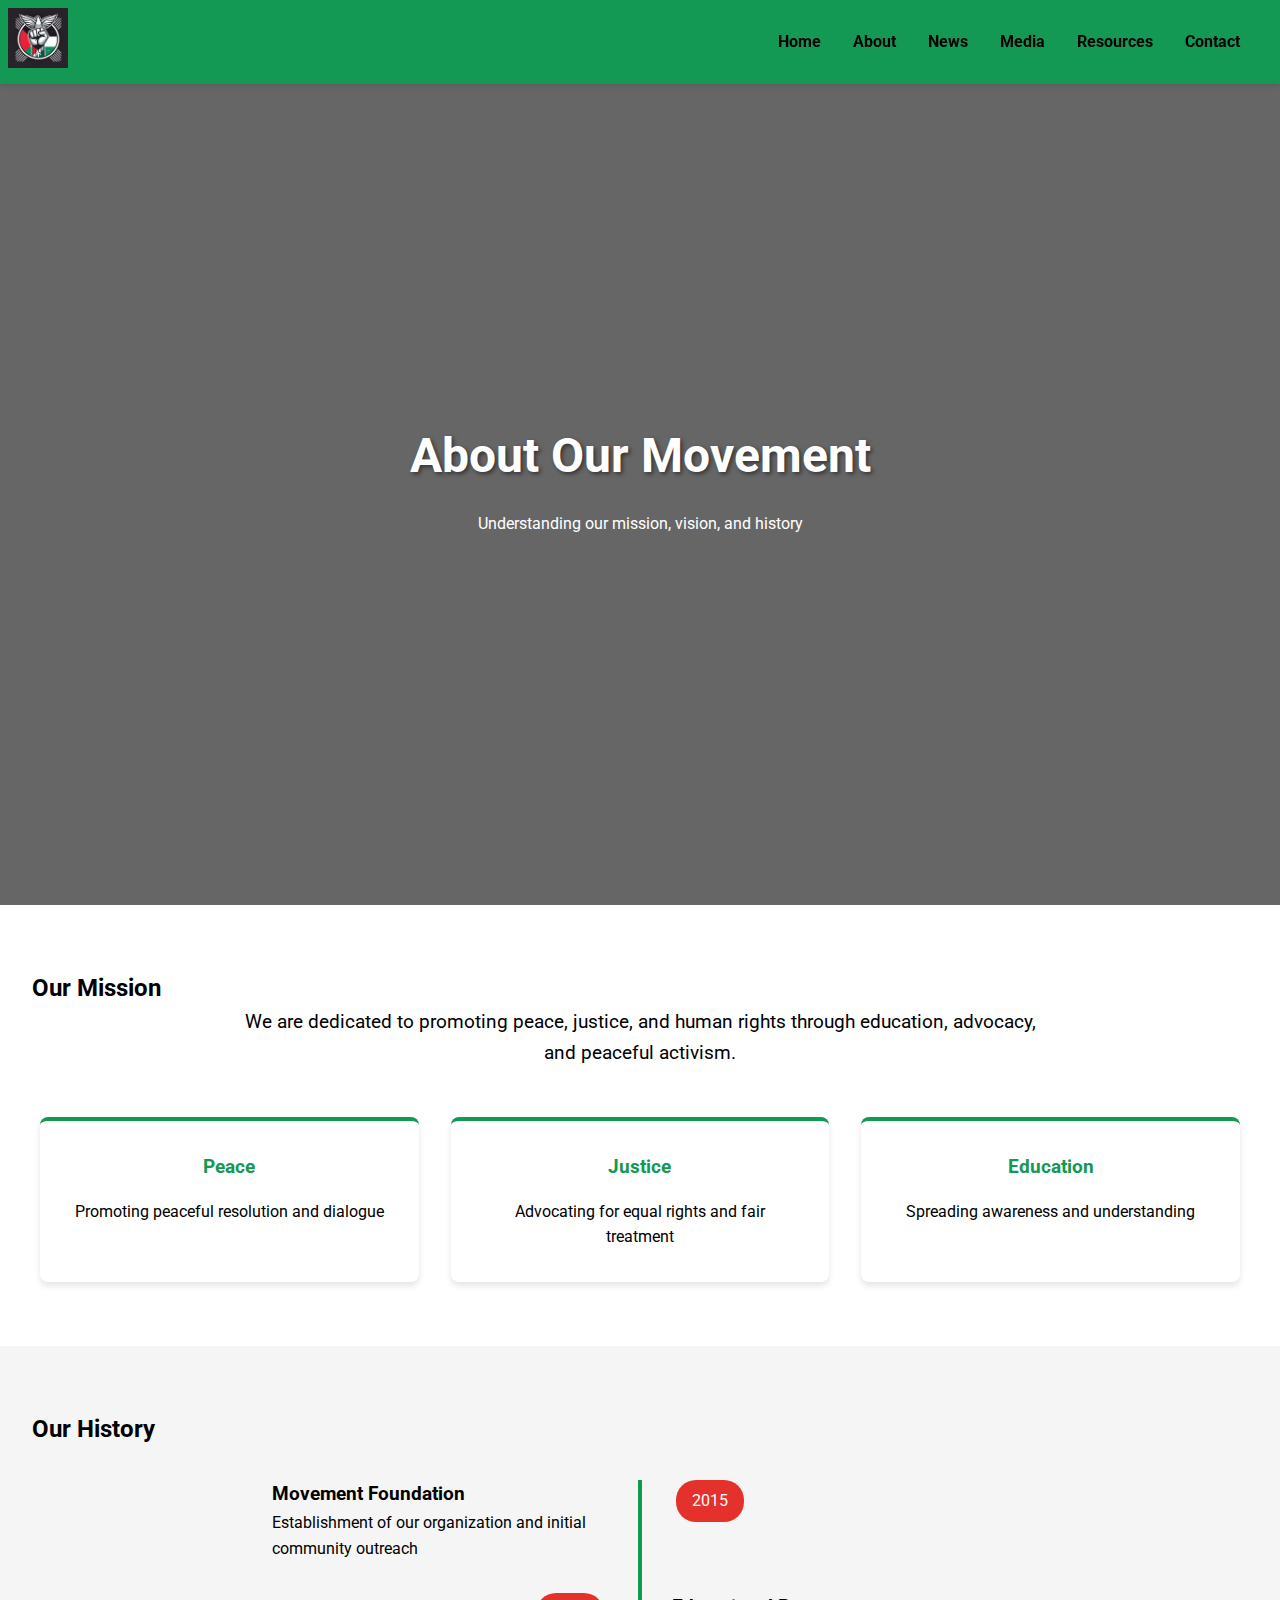
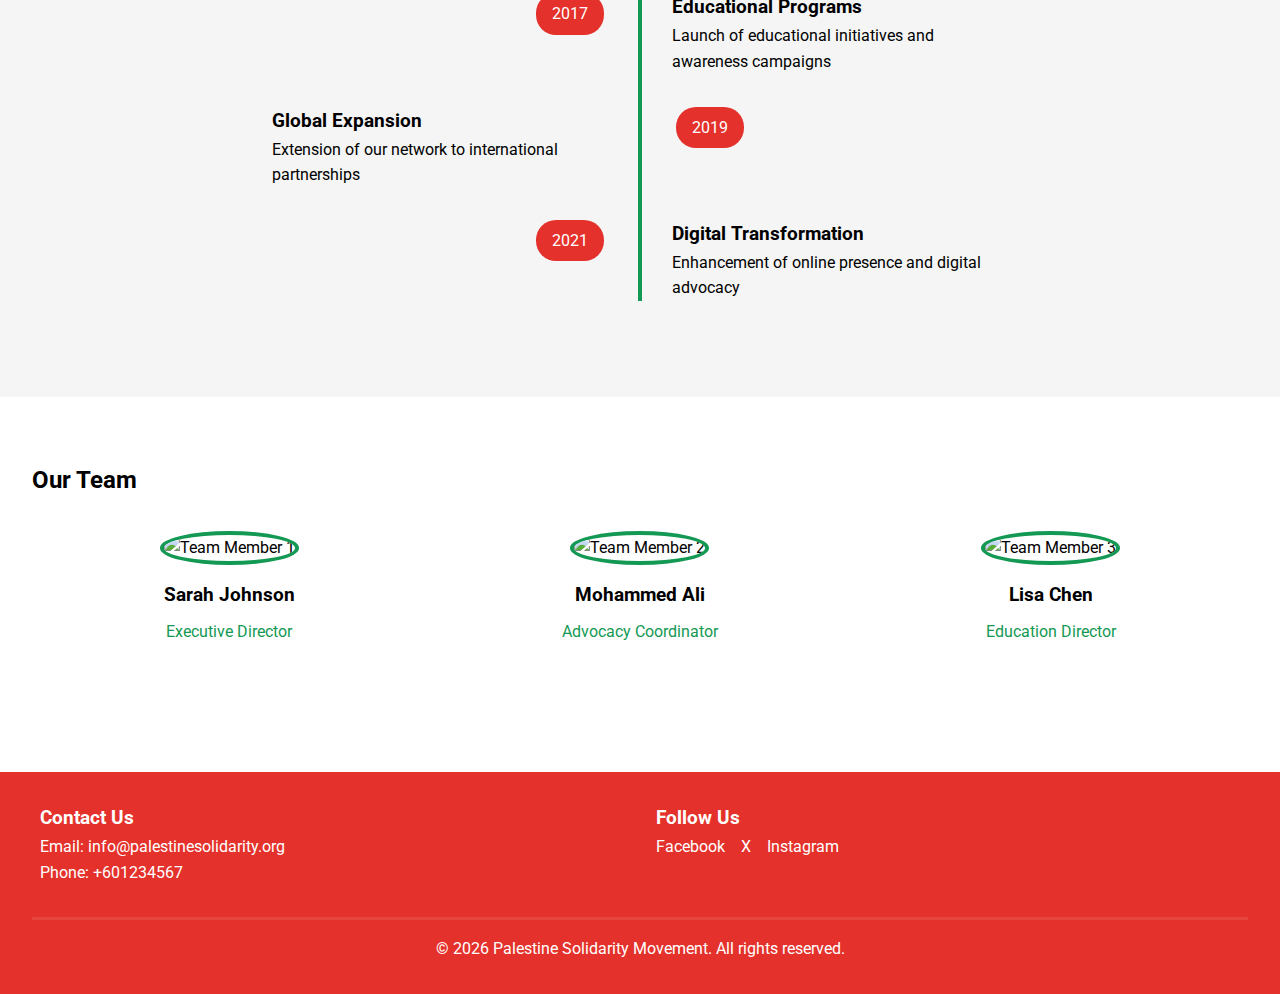
==== about.html @ ffd1c84c "Intial commit" ====
<!DOCTYPE html>
<html lang="en">
<head>
    <meta charset="UTF-8">
    <meta name="viewport" content="width=device-width, initial-scale=1.0">
    <title>About Us - Palestine Solidarity Movement</title>
    <link rel="stylesheet" href="css/style.css">
    <link rel="stylesheet" href="css/about.css">
    <link href="https://fonts.googleapis.com/css2?family=Roboto:wght@300;400;700&display=swap" rel="stylesheet">
</head>
<body>
    <!-- Header Section -->
    <header class="main-header">
        <div class="logo">
            <img src="image/logo.jpg" alt="Palestine Solidarity Logo">
        </div>
        <nav class="main-nav">
            <button class="mobile-menu-btn" id="menuBtn">☰</button>
            <ul class="nav-links" id="navLinks">
                <li><a href="index.html" class="active">Home</a></li>
                <li><a href="about.html">About</a></li>
                <li><a href="news.html">News</a></li>
                <li><a href="media.html">Media</a></li>
                <li><a href="resources.html">Resources</a></li>
                <li><a href="contact.html">Contact</a></li>
            </ul>
        </nav>
    </header>

    <!-- About Hero Section -->
    <section class="about-hero">
        <div class="about-hero-content">
            <h1>About Our Movement</h1>
            <p>Understanding our mission, vision, and history</p>
        </div>
    </section>

    <!-- Main Content -->
    <main class="about-content">
        <!-- Mission Section -->
        <section class="mission-section" id="mission">
            <h2>Our Mission</h2>
            <div class="mission-content">
                <div class="mission-text">
                    <p>We are dedicated to promoting peace, justice, and human rights through education, advocacy, and peaceful activism.</p>
                </div>
                <div class="mission-values">
                    <div class="value-card">
                        <h3>Peace</h3>
                        <p>Promoting peaceful resolution and dialogue</p>
                    </div>
                    <div class="value-card">
                        <h3>Justice</h3>
                        <p>Advocating for equal rights and fair treatment</p>
                    </div>
                    <div class="value-card">
                        <h3>Education</h3>
                        <p>Spreading awareness and understanding</p>
                    </div>
                </div>
            </div>
        </section>

        <!-- Timeline Section -->
        <section class="timeline-section" id="timeline">
            <h2>Our History</h2>
            <div class="timeline">
                <div class="timeline-item" data-year="2015">
                    <h3>Movement Foundation</h3>
                    <p>Establishment of our organization and initial community outreach</p>
                </div>
                <div class="timeline-item" data-year="2017">
                    <h3>Educational Programs</h3>
                    <p>Launch of educational initiatives and awareness campaigns</p>
                </div>
                <div class="timeline-item" data-year="2019">
                    <h3>Global Expansion</h3>
                    <p>Extension of our network to international partnerships</p>
                </div>
                <div class="timeline-item" data-year="2021">
                    <h3>Digital Transformation</h3>
                    <p>Enhancement of online presence and digital advocacy</p>
                </div>
            </div>
        </section>

        <!-- Team Section -->
        <section class="team-section" id="team">
            <h2>Our Team</h2>
            <div class="team-grid">
                <div class="team-member">
                    <img src="/api/placeholder/200/200" alt="Team Member 1">
                    <h3>Sarah Johnson</h3>
                    <p>Executive Director</p>
                </div>
                <div class="team-member">
                    <img src="/api/placeholder/200/200" alt="Team Member 2">
                    <h3>Mohammed Ali</h3>
                    <p>Advocacy Coordinator</p>
                </div>
                <div class="team-member">
                    <img src="/api/placeholder/200/200" alt="Team Member 3">
                    <h3>Lisa Chen</h3>
                    <p>Education Director</p>
                </div>
            </div>
        </section>
    </main>

    <!-- Footer -->
    <footer class="main-footer">
        <div class="footer-content">
            <div class="footer-section">
                <h3>Contact Us</h3>
                <p>Email: info@palestinesolidarity.org</p>
                <p>Phone: +601234567</p>
            </div>
            <div class="footer-section">
                <h3>Follow Us</h3>
                <div class="social-links">
                    <a href="https://www.facebook.com/palestinesolidarityuk/" class="social-link">Facebook</a>
                    <a href="https://x.com/PSCupdates?mx=2" class="social-link">X</a>
                    <a href="https://www.instagram.com/palestinesolidarityuk/" class="social-link">Instagram</a>
                </div>
            </div>
        </div>
        <div class="footer-bottom">
            <p>&copy; 2025 Palestine Solidarity Movement. All rights reserved.</p>
        </div>
    </footer>

    <script src="js/scripts.js"></script>
    <script src="js/about.js"></script>
</body>
</html>
---- css/style.css ----
/* Color Variables - Define the main color scheme for the website */
:root {
    --palestine-red: #E4312b;    /* Used for highlighting and footer */
    --palestine-green: #149954;   /* Used for header and buttons */
    --palestine-black: #000000;   /* Used for text */
    --palestine-white: #FFFFFF;   /* Used for backgrounds */
    --shadow-light: 0 2px 5px rgba(0,0,0,0.1);  /* Subtle shadow */
    --shadow-medium: 0 4px 6px rgba(0,0,0,0.1);  /* Medium shadow */
}

/* Reset and Base Styles - Ensures consistent styling across browsers */
* {
    margin: 0;
    padding: 0;
    box-sizing: border-box; /* Include padding and border in element's total width and height */
}

/* Base body styles - Sets the foundation for the website's typography */
body {
    font-family: 'Roboto', sans-serif;  /* Modern, clean font */
    line-height: 1.6;                   /* Improved readability */
    color: var(--palestine-black);
    scroll-behavior: smooth;            /* Smooth scrolling for better UX */
}

.main-header {
    background-color: var(--palestine-green);
    padding: 0.5rem;
    box-shadow: 0 2px 5px rgba(0,0,0,0.1);
    position: fixed;
    width: 100%;
    top: 0;
    z-index: 1000;
    display: flex;
    align-items: center;  /* Aligns logo and nav items vertically */
    justify-content: space-between; /* Spaces logo and nav */
}

.logo img {
    width: 60px; /* Adjust size */
    height: auto;
    object-fit: cover;
}

.main-nav {
    display: flex;
    align-items: center; /* Ensures nav items align properly */
}

.nav-links {
    list-style: none;
    display: flex;
    align-items: center; /* Keeps all nav links aligned */
    margin: 0;
    padding: 0;
}

.nav-links li {
    margin-right: 2rem;
}

.nav-links a {
    text-decoration: none;
    color: var(--palestine-black);
    font-weight: bold;
    transition: color 0.3s;
}

.nav-links a:hover {
    color: var(--palestine-white);
}

.mobile-menu-btn {
    display: none;
}

/* Hero Section */
.hero {
    background: linear-gradient(rgba(0,0,0,0.5), rgba(0,0,0,0.5)), url('https://static.vecteezy.com/system/resources/previews/032/997/499/large_2x/crowd-protest-for-palestine-freedom-ai-generated-free-photo.jpg');
    background-size: cover;
    background-position: center;
    height: 95vh;
    display: flex;
    align-items: center;
    justify-content: center;
    text-align: center;
    color: var(--palestine-white);
    margin-top: 50px;
}

.hero-content h1 {
    font-size: 3.5rem;
    margin-bottom: 1rem;
}

/* Vision & Mission Section */
.vision-mission {
    display: grid;
    grid-template-columns: 1fr 1fr;
    gap: 2rem;
    padding: 4rem 2rem;
    background-color: #f5f5f5;
}

.vision-box, .mission-box {
    padding: 2rem;
    border-radius: 8px;
    background-color: var(--palestine-white);
    box-shadow: 0 4px 6px rgba(0,0,0,0.1);
}

.vision-box {
    border-left: 4px solid var(--palestine-red);
}

.mission-box {
    border-left: 4px solid var(--palestine-green);
}

/* Updates Section */
.updates {
    padding: 3rem 2rem;
    background-color: var(--palestine-white);
}

.updates h2 {
    text-align: center;
    margin-bottom: 2rem;
    color: var(--palestine-black);
}

.news1-container {
    display: grid;
    grid-template-columns: repeat(auto-fit, minmax(300px, 1fr));
    gap: 1.5rem;
    max-width: 1200px;
    margin: 0 auto;
}

.news-item {
    background-color: var(--palestine-white);
    border-radius: 8px;
    padding: 1.5rem;
    box-shadow: 0 2px 4px rgba(0,0,0,0.1);
    transition: transform 0.3s ease;
    border-left: 3px solid var(--palestine-green);
}

.news-item:hover {
    transform: translateY(-5px);
}

.news-item h3 {
    color: var(--palestine-black);
    margin-bottom: 0.5rem;
}

.news-item p {
    color: #666;
    font-size: 0.9rem;
}

.news-item .date {
    color: var(--palestine-green);
    font-size: 0.8rem;
    margin-top: 1rem;
}

/* Main Content Styles */
.main-content {
    padding: 2rem;
    max-width: 1200px;
    margin: 0 auto;
}

.featured-content {
    background-color: var(--palestine-white);
    padding: 2rem;
    border-radius: 8px;
    margin-bottom: 2rem;
    border-left: 4px solid var(--palestine-green);
}

/* Footer Styles */
.main-footer {
    background-color: var(--palestine-red);
    color: var(--palestine-white);
    padding: 2rem;
    margin-top: 2rem;
}

.footer-content {
    display: grid;
    grid-template-columns: repeat(auto-fit, minmax(250px, 1fr));
    gap: 2rem;
    max-width: 1200px;
    margin: 0 auto;
}

.social-links {
    display: flex;
    gap: 1rem;
}

.social-link {
    color: var(--palestine-white);
    text-decoration: none;
}

.footer-bottom {
    text-align: center;
    margin-top: 2rem;
    padding-top: 1rem;
    border-top: 3px solid rgba(255,255,255,0.1);
}

/* Responsive Design */
/* Large tablets and small desktops */
@media screen and (max-width: 1024px) {
    .vision-mission {
        grid-template-columns: 1fr;
        gap: 1.5rem;
        padding: 2rem 1.5rem;
    }

    .news1-container {
        grid-template-columns: repeat(2, 1fr);
    }
}

/* Tablets and large mobile devices */
@media screen and (max-width: 768px) {
    .mobile-menu-btn {
        display: block;
        background: none;
        border: none;
        color: var(--palestine-black);
        font-size: 1.5rem;
        cursor: pointer;
    }

    .nav-links {
        display: none;
        position: absolute;
        top: 100%;
        left: 0;
        width: 100%;
        background-color: var(--palestine-white);
        flex-direction: column;
        padding: 1rem;
    }

    .nav-links.active {
        display: flex;
    }

    .nav-links li {
        margin: 0.5rem 0;
    }

    .hero-content h1 {
        font-size: 2.5rem;
    }

    .news1-container {
        grid-template-columns: 1fr;
    }
}

/* Small mobile devices */
@media screen and (max-width: 480px) {
    .main-content {
        padding: 1rem;
    }

    .vision-mission {
        padding: 1rem;
    }

    .news-item {
        padding: 1rem;
    }

    .hero-content h1 {
        font-size: 2rem;
    }

    .featured-content {
        padding: 1.5rem;
    }
}

/* Statistics Grid Styles */
.statistics-grid {
    display: grid;
    grid-template-columns: repeat(auto-fit, minmax(200px, 1fr));
    gap: 2rem;
    margin-top: 3rem;
}

.stat-card {
    text-align: center;
    padding: 2rem;
    background-color: var(--palestine-white);
    border-radius: 8px;
    box-shadow: var(--shadow-light);
}

.stat-number {
    font-size: 2.5rem;
    font-weight: bold;
    color: var(--palestine-green);
    margin: 1rem 0;
}

/* Call to Action Section Styles */
.cta-section {
    background-color: var(--palestine-green);
    color: var(--palestine-white);
    padding: 4rem 2rem;
    text-align: center;
}

.cta-buttons {
    display: flex;
    gap: 1rem;
    justify-content: center;
    margin-top: 2rem;
}

.cta-button {
    padding: 1rem 2rem;
    background-color: var(--palestine-white);
    color: var(--palestine-green);
    text-decoration: none;
    border-radius: 4px;
    font-weight: bold;
    transition: transform 0.3s ease;
}

.cta-button:hover {
    transform: translateY(-3px);
}

/* Responsive Design for New Sections */
@media screen and (max-width: 768px) {
    .intro-grid {
        grid-template-columns: 1fr;
    }

    .statistics-grid {
        grid-template-columns: 1fr;
    }

    .cta-buttons {
        flex-direction: column;
    }

    .intro-container h2 {
        font-size: 2rem;
    }
}

/* Style for the news grid container */
.news-grid {
    /* Create a 2x2 grid layout */
    display: grid;
    /* Create two equal columns */
    grid-template-columns: repeat(2, 1fr);
    /* Add gap between grid items */
    gap: 20px;
    /* Add padding around the grid */
    padding: 20px;
}

/* Style for individual news items */
.news-item {
    /* Add background color */
    background-color: #f5f5f5;
    /* Add padding inside each news item */
    padding: 20px;
    /* Round the corners */
    border-radius: 8px;
    /* Add a subtle shadow */
    box-shadow: 0 2px 4px rgba(0, 0, 0, 0.1);
}

/* Style for news item title */
.news-item h3 {
    /* Add margin below the title */
    margin-bottom: 10px;
    /* Set text color */
    color: #333;
}

/* Style for news date */
.news-date {
    /* Make the date text smaller */
    font-size: 0.9em;
    /* Set a lighter color for the date */
    color: #666;
    /* Add margin below the date */
    margin-bottom: 8px;
}

/* Style for news excerpt */
.news-excerpt {
    /* Set text color */
    color: #444;
    /* Add line height for better readability */
    line-height: 1.4;
}

/* Make the grid responsive for mobile devices */
@media (max-width: 768px) {
    .news-grid {
        /* Change to single column on mobile */
        grid-template-columns: 1fr;
    }
}
---- css/about.css ----
/* About Page Specific Styles */

/* Hero Section */
.about-hero {
    background: linear-gradient(rgba(0,0,0,0.6), rgba(0,0,0,0.6)), url('https://static.vecteezy.com/system/resources/previews/032/997/499/large_2x/crowd-protest-for-palestine-freedom-ai-generated-free-photo.jpg');;
    background-size: cover;
    background-position: center;
    height: 95vh;
    display: flex;
    align-items: center;
    justify-content: center;
    text-align: center;
    color: var(--palestine-white);
    margin-top: 50px;
}

.about-hero-content h1 {
    font-size: 3rem;
    margin-bottom: 1rem;
    text-shadow: 2px 2px 4px rgba(0,0,0,0.5);
}

/* Mission Section */
.mission-section {
    padding: 4rem 2rem;
    background-color: var(--palestine-white);
}

.mission-content {
    max-width: 1200px;
    margin: 0 auto;
}

.mission-text {
    text-align: center;
    max-width: 800px;
    margin: 0 auto 3rem;
    font-size: 1.2rem;
}

.mission-values {
    display: grid;
    grid-template-columns: repeat(auto-fit, minmax(250px, 1fr));
    gap: 2rem;
    margin-top: 2rem;
}

.value-card {
    background-color: var(--palestine-white);
    padding: 2rem;
    border-radius: 8px;
    box-shadow: 0 4px 6px rgba(0,0,0,0.1);
    text-align: center;
    border-top: 4px solid var(--palestine-green);
}

.value-card h3 {
    color: var(--palestine-green);
    margin-bottom: 1rem;
}

/* Timeline Section */
.timeline-section {
    padding: 4rem 2rem;
    background-color: #f5f5f5;
}

.timeline {
    max-width: 800px;
    margin: 2rem auto;
    position: relative;
}

.timeline::before {
    content: '';
    position: absolute;
    left: 50%;
    transform: translateX(-50%);
    width: 4px;
    height: 100%;
    background-color: var(--palestine-green);
}

.timeline-item {
    margin: 2rem 0;
    position: relative;
    width: 50%;
    padding: 0 2rem;
}

.timeline-item::before {
    content: attr(data-year);
    position: absolute;
    top: 0;
    right: -6.5rem;
    background-color: var(--palestine-red);
    color: var(--palestine-white);
    padding: 0.5rem 1rem;
    border-radius: 20px;
}

.timeline-item:nth-child(even) {
    margin-left: 50%;
}

.timeline-item:nth-child(even)::before {
    right: auto;
    left: -6.5rem;
}

/* Team Section */
.team-section {
    padding: 4rem 2rem;
    background-color: var(--palestine-white);
}

.team-grid {
    display: grid;
    grid-template-columns: repeat(auto-fit, minmax(250px, 1fr));
    gap: 2rem;
    max-width: 1200px;
    margin: 2rem auto;
}

.team-member {
    text-align: center;
}

.team-member img {
    width: 200px;
    height: 200px;
    border-radius: 50%;
    margin-bottom: 1rem;
    border: 4px solid var(--palestine-green);
}

.team-member h3 {
    color: var(--palestine-black);
    margin-bottom: 0.5rem;
}

.team-member p {
    color: var(--palestine-green);
}

/* Responsive Design */
@media screen and (max-width: 768px) {
    .about-hero-content h1 {
        font-size: 2.5rem;
    }

    .timeline::before {
        left: 0;
    }

    .timeline-item {
        width: 100%;
        margin-left: 0 !important;
        padding-left: 2rem;
    }

    .timeline-item::before {
        left: -3.5rem !important;
        right: auto !important;
    }

    .mission-values {
        grid-template-columns: 1fr;
    }
}

@media screen and (max-width: 480px) {
    .about-hero-content h1 {
        font-size: 2rem;
    }

    .team-member img {
        width: 150px;
        height: 150px;
    }
}
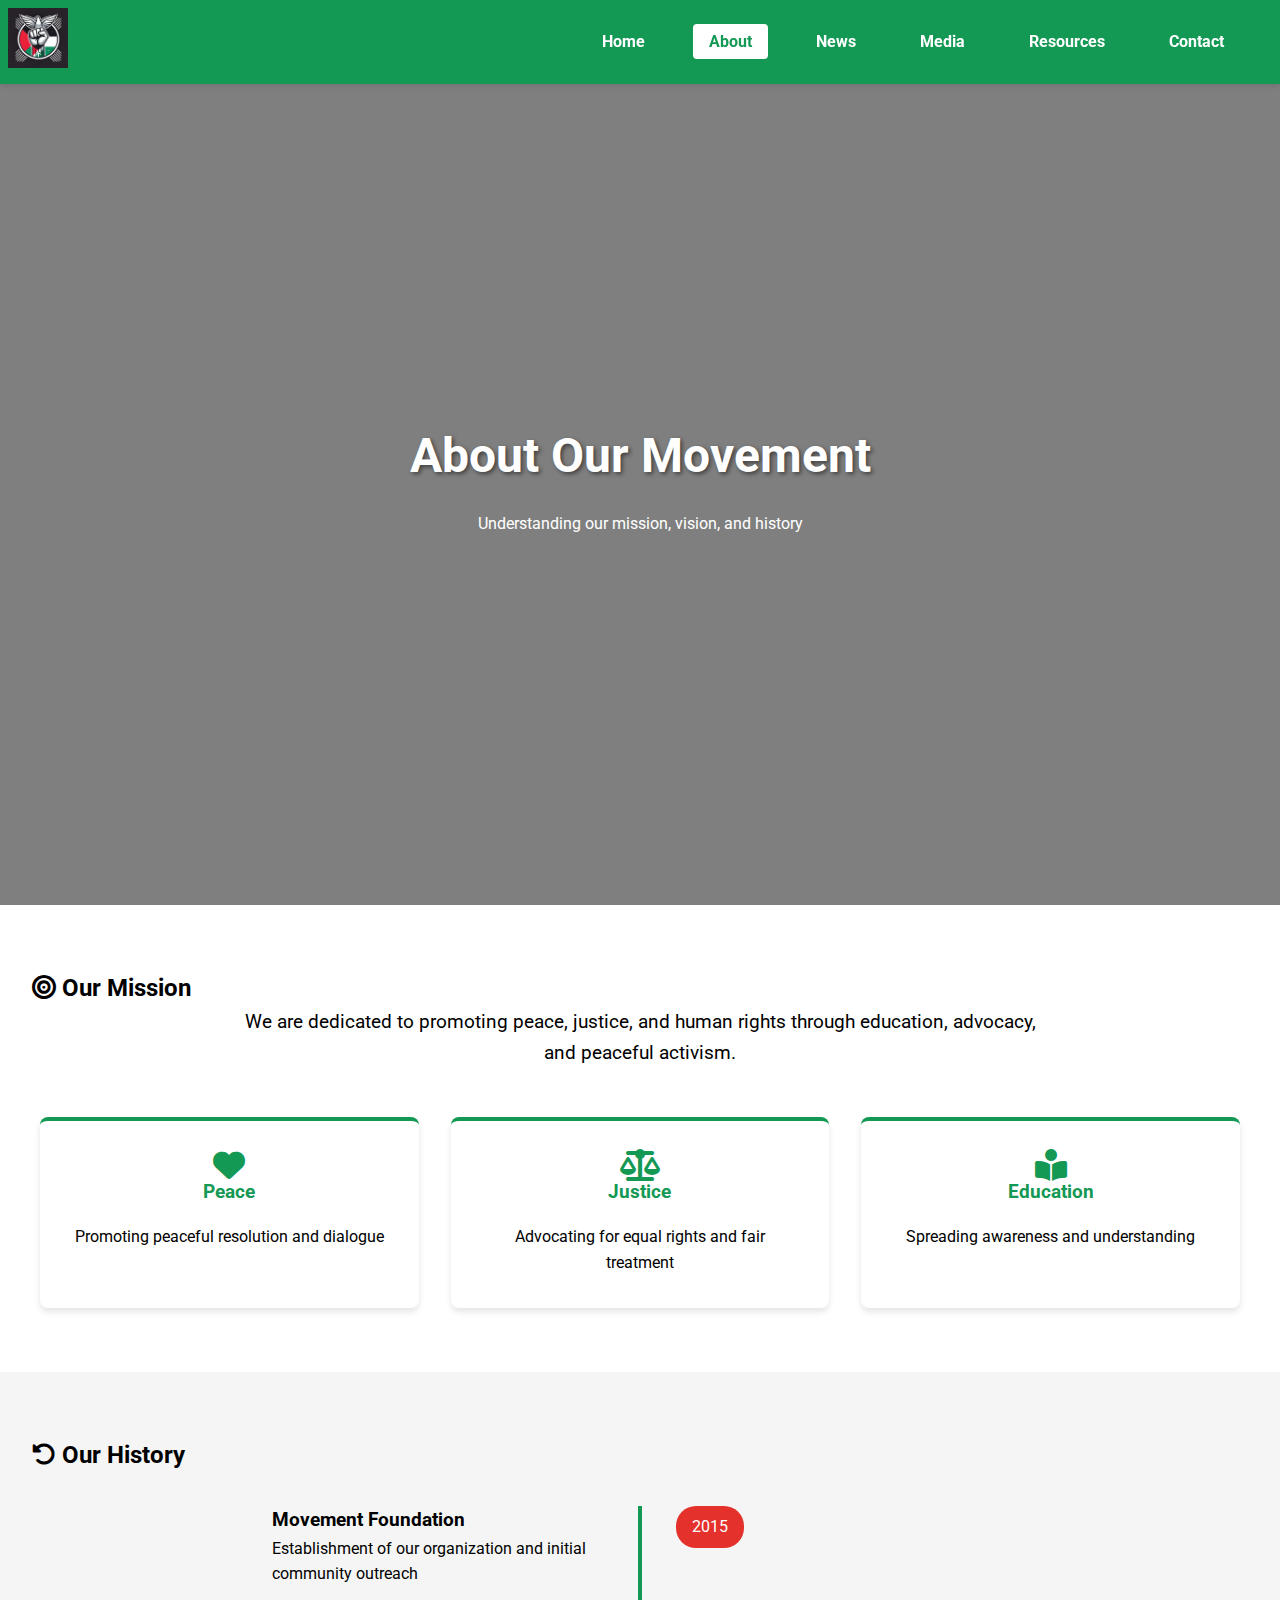
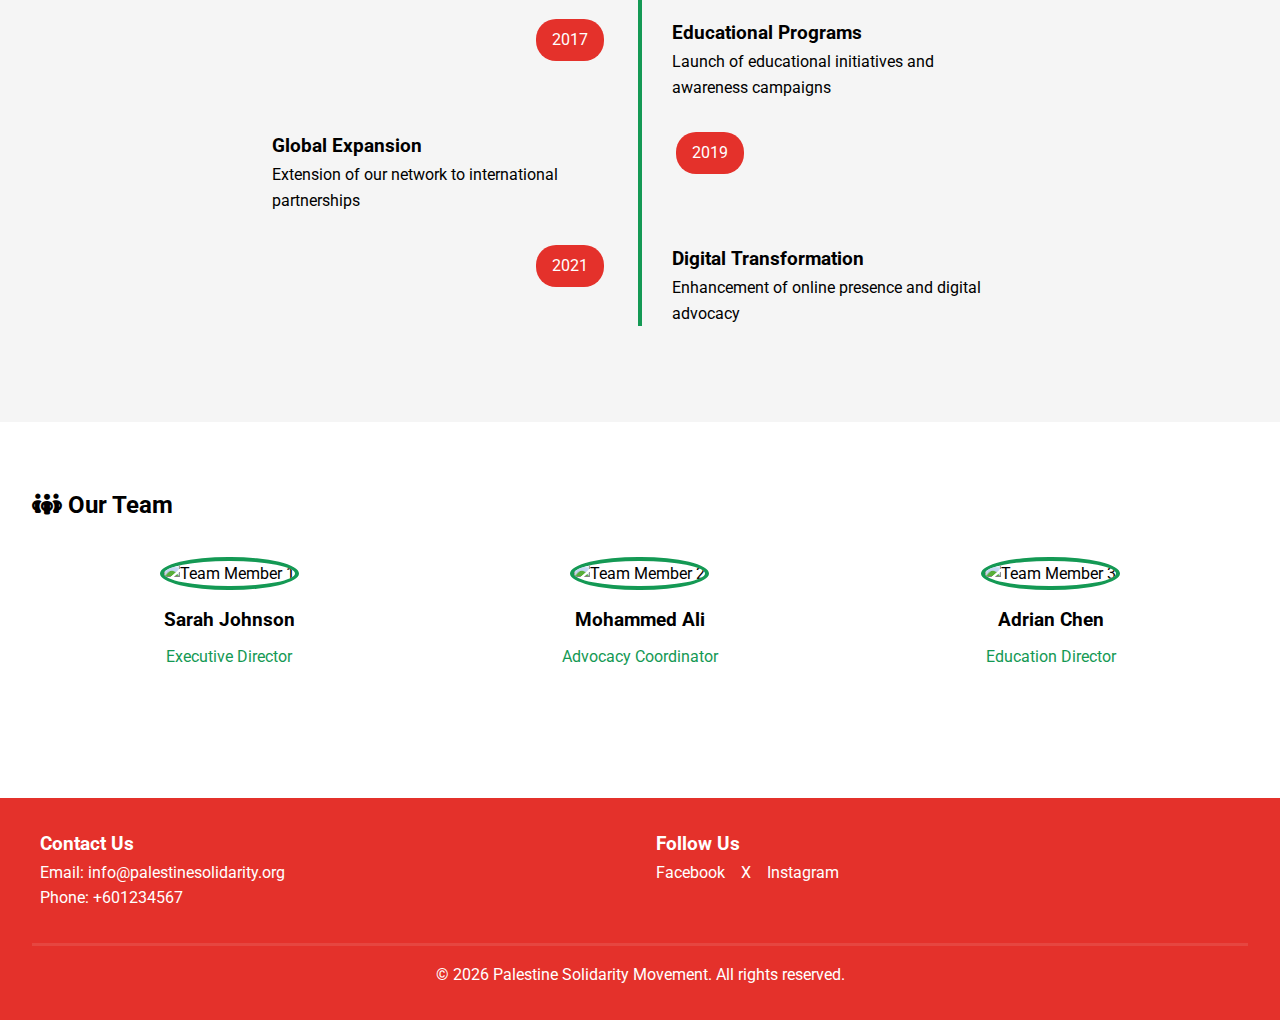
==== commit 960a7b11: "Updated all pages with latest changes" ====
--- a/about.html
+++ b/about.html
@@ -7,6 +7,7 @@
     <link rel="stylesheet" href="css/style.css">
     <link rel="stylesheet" href="css/about.css">
     <link href="https://fonts.googleapis.com/css2?family=Roboto:wght@300;400;700&display=swap" rel="stylesheet">
+    <link rel="stylesheet" href="https://cdnjs.cloudflare.com/ajax/libs/font-awesome/6.5.1/css/all.min.css">
 </head>
 <body>
     <!-- Header Section -->
@@ -17,8 +18,8 @@
         <nav class="main-nav">
             <button class="mobile-menu-btn" id="menuBtn">☰</button>
             <ul class="nav-links" id="navLinks">
-                <li><a href="index.html" class="active">Home</a></li>
-                <li><a href="about.html">About</a></li>
+                <li><a href="index.html">Home</a></li>
+                <li><a href="about.html" class="active" >About</a></li>
                 <li><a href="news.html">News</a></li>
                 <li><a href="media.html">Media</a></li>
                 <li><a href="resources.html">Resources</a></li>
@@ -39,22 +40,22 @@
     <main class="about-content">
         <!-- Mission Section -->
         <section class="mission-section" id="mission">
-            <h2>Our Mission</h2>
+            <h2><i class="fa-solid fa-bullseye"></i> Our Mission</h2>
             <div class="mission-content">
                 <div class="mission-text">
                     <p>We are dedicated to promoting peace, justice, and human rights through education, advocacy, and peaceful activism.</p>
                 </div>
                 <div class="mission-values">
                     <div class="value-card">
-                        <h3>Peace</h3>
+                        <i class="fa-solid fa-heart fa-2xl" style="color: #149954;"></i><h3>Peace</h3>
                         <p>Promoting peaceful resolution and dialogue</p>
                     </div>
                     <div class="value-card">
-                        <h3>Justice</h3>
+                        <i class="fa-solid fa-scale-balanced fa-2xl" style="color: #149954;"></i><h3>Justice</h3>
                         <p>Advocating for equal rights and fair treatment</p>
                     </div>
                     <div class="value-card">
-                        <h3>Education</h3>
+                        <i class="fa-solid fa-book-open-reader fa-2xl" style="color: #149954;"></i><h3>Education</h3>
                         <p>Spreading awareness and understanding</p>
                     </div>
                 </div>
@@ -63,7 +64,7 @@
 
         <!-- Timeline Section -->
         <section class="timeline-section" id="timeline">
-            <h2>Our History</h2>
+            <h2><i class="fa-solid fa-rotate-left"></i> Our History</h2>
             <div class="timeline">
                 <div class="timeline-item" data-year="2015">
                     <h3>Movement Foundation</h3>
@@ -86,21 +87,21 @@
 
         <!-- Team Section -->
         <section class="team-section" id="team">
-            <h2>Our Team</h2>
+            <h2><i class="fa-solid fa-people-group"></i> Our Team</h2>
             <div class="team-grid">
                 <div class="team-member">
-                    <img src="/api/placeholder/200/200" alt="Team Member 1">
+                    <img src="https://i.pinimg.com/originals/36/53/4a/36534a98025ba8a2b83f3f0089139dfd.jpg" alt="Team Member 1">
                     <h3>Sarah Johnson</h3>
                     <p>Executive Director</p>
                 </div>
                 <div class="team-member">
-                    <img src="/api/placeholder/200/200" alt="Team Member 2">
+                    <img src="https://i.pinimg.com/originals/66/0a/87/660a87b7ad17d71126d2916666834696.jpg" alt="Team Member 2">
                     <h3>Mohammed Ali</h3>
                     <p>Advocacy Coordinator</p>
                 </div>
                 <div class="team-member">
-                    <img src="/api/placeholder/200/200" alt="Team Member 3">
-                    <h3>Lisa Chen</h3>
+                    <img src="https://i.ebayimg.com/images/g/4nMAAOSwyKBfap8~/s-l1200.jpg" alt="Team Member 3">
+                    <h3>Adrian Chen</h3>
                     <p>Education Director</p>
                 </div>
             </div>
--- a/css/style.css
+++ b/css/style.css
@@ -10,30 +10,43 @@
 
 /* Reset and Base Styles - Ensures consistent styling across browsers */
 * {
-    margin: 0;
-    padding: 0;
+    margin: 0; /* Remove default margin from all elements */
+    padding: 0; /* Remove default padding from all elements */
     box-sizing: border-box; /* Include padding and border in element's total width and height */
 }
 
 /* Base body styles - Sets the foundation for the website's typography */
 body {
-    font-family: 'Roboto', sans-serif;  /* Modern, clean font */
-    line-height: 1.6;                   /* Improved readability */
-    color: var(--palestine-black);
-    scroll-behavior: smooth;            /* Smooth scrolling for better UX */
+    font-family: 'Roboto', sans-serif;  /* Modern, clean font for the body text */
+    line-height: 1.6;                   /* Improved readability by increasing line height */
+    color: var(--palestine-black);      /* Set text color to black */
+    scroll-behavior: smooth;            /* Enable smooth scrolling for better user experience */
 }
 
 .main-header {
-    background-color: var(--palestine-green);
-    padding: 0.5rem;
-    box-shadow: 0 2px 5px rgba(0,0,0,0.1);
-    position: fixed;
-    width: 100%;
-    top: 0;
-    z-index: 1000;
-    display: flex;
+    background-color: var(--palestine-green); /* Set header background color */
+    padding: 0.5rem; /* Add padding around the header */
+    box-shadow: 0 2px 5px rgba(0,0,0,0.1); /* Add subtle shadow for depth */
+    position: fixed; /* Fix the header at the top of the page */
+    width: 100%; /* Make header full width */
+    top: 0; /* Position at the top */
+    z-index: 1000; /* Ensure header is above other content */
+    display: flex; /* Use flexbox for layout */
     align-items: center;  /* Aligns logo and nav items vertically */
-    justify-content: space-between; /* Spaces logo and nav */
+    justify-content: space-between; /* Spaces logo and nav items evenly */
+    /* Add transition for smooth hiding/showing */
+    transition: transform 0.3s ease-in-out;
+}
+
+/* Add these new styles for header scroll behavior */
+.main-header.scroll-down {
+    /* Move the header up (hide it) */
+    transform: translateY(-100%);
+}
+
+.main-header.scroll-up {
+    /* Move the header back to its original position (show it) */
+    transform: translateY(0);
 }
 
 .logo img {
@@ -61,20 +74,49 @@
 
 .nav-links a {
     text-decoration: none;
-    color: var(--palestine-black);
+    color: var(--palestine-white);
     font-weight: bold;
-    transition: color 0.3s;
-}
-
-.nav-links a:hover {
+    padding: 0.5rem 1rem;
+    border-radius: 4px;
+    transition: all 0.3s ease;
+}
+
+.nav-links a.active {
+    background-color: var(--palestine-white);
+    color: var(--palestine-green);
+}
+
+.nav-links a:not(.active):hover {
+    background-color: rgba(255, 255, 255, 0.2);
     color: var(--palestine-white);
 }
 
 .mobile-menu-btn {
-    display: none;
-}
-
-/* Hero Section */
+    /* Reset default button styles */
+    display: none;  /* Hidden by default, shown only on mobile */
+    background: none;
+    border: none;
+    padding: 10px;
+    cursor: pointer;
+    
+    /* Style the button */
+    color: var(--palestine-white);
+    font-size: 24px;  /* Make the hamburger icon larger */
+    border-radius: 5px;
+    transition: background-color 0.3s ease;
+}
+
+/* Add hover effect */
+.mobile-menu-btn:hover {
+    background-color: rgba(255, 255, 255, 0.1);  /* Subtle highlight on hover */
+}
+
+/* Active state when menu is open */
+.mobile-menu-btn.active {
+    background-color: rgba(255, 255, 255, 0.2);  /* Slightly darker background when active */
+}
+
+/* Hero Section - Main visual area of the website */
 .hero {
     background: linear-gradient(rgba(0,0,0,0.5), rgba(0,0,0,0.5)), url('https://static.vecteezy.com/system/resources/previews/032/997/499/large_2x/crowd-protest-for-palestine-freedom-ai-generated-free-photo.jpg');
     background-size: cover;
@@ -93,10 +135,9 @@
     margin-bottom: 1rem;
 }
 
-/* Vision & Mission Section */
+/* Vision & Mission Section - Displays vision and mission statements */
 .vision-mission {
     display: grid;
-    grid-template-columns: 1fr 1fr;
     gap: 2rem;
     padding: 4rem 2rem;
     background-color: #f5f5f5;
@@ -117,7 +158,7 @@
     border-left: 4px solid var(--palestine-green);
 }
 
-/* Updates Section */
+/* Updates Section - Displays news or updates */
 .updates {
     padding: 3rem 2rem;
     background-color: var(--palestine-white);
@@ -166,7 +207,7 @@
     margin-top: 1rem;
 }
 
-/* Main Content Styles */
+/* Main Content Styles - Styles for the main content area */
 .main-content {
     padding: 2rem;
     max-width: 1200px;
@@ -181,7 +222,7 @@
     border-left: 4px solid var(--palestine-green);
 }
 
-/* Footer Styles */
+/* Footer Styles - Styles for the footer section */
 .main-footer {
     background-color: var(--palestine-red);
     color: var(--palestine-white);
@@ -214,7 +255,7 @@
     border-top: 3px solid rgba(255,255,255,0.1);
 }
 
-/* Responsive Design */
+/* Responsive Design - Adjust styles for different screen sizes */
 /* Large tablets and small desktops */
 @media screen and (max-width: 1024px) {
     .vision-mission {
@@ -231,12 +272,7 @@
 /* Tablets and large mobile devices */
 @media screen and (max-width: 768px) {
     .mobile-menu-btn {
-        display: block;
-        background: none;
-        border: none;
-        color: var(--palestine-black);
-        font-size: 1.5rem;
-        cursor: pointer;
+        display: block;  /* Show the button on mobile */
     }
 
     .nav-links {
@@ -245,9 +281,10 @@
         top: 100%;
         left: 0;
         width: 100%;
-        background-color: var(--palestine-white);
+        background-color: var(--palestine-green);  /* Match header color */
         flex-direction: column;
         padding: 1rem;
+        box-shadow: var(--shadow-medium);  /* Add shadow for depth */
     }
 
     .nav-links.active {
@@ -255,7 +292,30 @@
     }
 
     .nav-links li {
-        margin: 0.5rem 0;
+        margin: 0.8rem 0;  /* Add more spacing between menu items */
+        width: 100%;
+        text-align: center;
+    }
+
+    .nav-links a {
+        color: var(--palestine-white);  /* Make text white for better contrast */
+        display: block;
+        padding: 0.5rem;
+        font-size: 1.1rem;  /* Slightly larger text */
+    }
+
+    .nav-links a:hover {
+        background-color: rgba(255, 255, 255, 0.1);  /* Subtle highlight on hover */
+        border-radius: 4px;
+    }
+
+    .nav-links a.active {
+        background-color: rgba(255, 255, 255, 0.2);
+        color: var(--palestine-white);
+    }
+    
+    .nav-links a:not(.active):hover {
+        background-color: rgba(255, 255, 255, 0.1);
     }
 
     .hero-content h1 {
@@ -290,12 +350,13 @@
     }
 }
 
-/* Statistics Grid Styles */
+/* Statistics Grid Styles - Displays statistics in a grid layout */
 .statistics-grid {
     display: grid;
     grid-template-columns: repeat(auto-fit, minmax(200px, 1fr));
     gap: 2rem;
     margin-top: 3rem;
+    padding-bottom: 90px;
 }
 
 .stat-card {
@@ -342,7 +403,7 @@
     transform: translateY(-3px);
 }
 
-/* Responsive Design for New Sections */
+/* Responsive Design for New Sections - Adjust styles for different screen sizes */
 @media screen and (max-width: 768px) {
     .intro-grid {
         grid-template-columns: 1fr;
@@ -363,14 +424,12 @@
 
 /* Style for the news grid container */
 .news-grid {
-    /* Create a 2x2 grid layout */
+    /* Create a 3-column grid layout */
     display: grid;
-    /* Create two equal columns */
-    grid-template-columns: repeat(2, 1fr);
+    /* Create three equal columns */
+    grid-template-columns: repeat(3, 1fr);  /* Changed from 2 to 3 columns */
     /* Add gap between grid items */
-    gap: 20px;
-    /* Add padding around the grid */
-    padding: 20px;
+    gap: 50px;
 }
 
 /* Style for individual news items */
@@ -411,6 +470,20 @@
     line-height: 1.4;
 }
 
+.read-more {
+    display: inline-block;
+    padding: 0.5rem 1rem;
+    background: var(--palestine-green);
+    color: var(--palestine-white);
+    text-decoration: none;
+    border-radius: 4px;
+    transition: background-color 0.3s;
+}
+
+.read-more:hover {
+    background: var(--palestine-red);
+}
+
 /* Make the grid responsive for mobile devices */
 @media (max-width: 768px) {
     .news-grid {
--- a/css/about.css
+++ b/css/about.css
@@ -1,181 +1,199 @@
 /* About Page Specific Styles */
 
-/* Hero Section */
+/* Hero Section - Main visual area for the about page */
 .about-hero {
-    background: linear-gradient(rgba(0,0,0,0.6), rgba(0,0,0,0.6)), url('https://static.vecteezy.com/system/resources/previews/032/997/499/large_2x/crowd-protest-for-palestine-freedom-ai-generated-free-photo.jpg');;
-    background-size: cover;
-    background-position: center;
-    height: 95vh;
-    display: flex;
-    align-items: center;
-    justify-content: center;
-    text-align: center;
-    color: var(--palestine-white);
-    margin-top: 50px;
+    background: linear-gradient(rgba(0,0,0,0.5), rgba(0,0,0,0.5)), url('https://static.vecteezy.com/system/resources/previews/032/997/499/large_2x/crowd-protest-for-palestine-freedom-ai-generated-free-photo.jpg'); /* Background image with gradient overlay */
+    background-size: cover; /* Ensure background image covers the entire area */
+    background-position: center; /* Center the background image */
+    height: 95vh; /* Set height to 95% of the viewport height */
+    display: flex; /* Use flexbox for centering content */
+    align-items: center; /* Center content vertically */
+    justify-content: center; /* Center content horizontally */
+    text-align: center; /* Center text */
+    color: var(--palestine-white); /* Set text color to white */
+    margin-top: 50px; /* Add margin at the top */
 }
 
+/* Styles for the hero section heading */
 .about-hero-content h1 {
-    font-size: 3rem;
-    margin-bottom: 1rem;
-    text-shadow: 2px 2px 4px rgba(0,0,0,0.5);
+    font-size: 3rem; /* Set font size for the main heading */
+    margin-bottom: 1rem; /* Add space below the heading */
+    text-shadow: 2px 2px 4px rgba(0,0,0,0.5); /* Add shadow to text for better readability */
 }
 
-/* Mission Section */
+/* Mission Section - Displays the mission statement */
 .mission-section {
-    padding: 4rem 2rem;
-    background-color: var(--palestine-white);
+    padding: 4rem 2rem; /* Add padding around the section */
+    background-color: var(--palestine-white); /* Set background color to white */
 }
 
+/* Container for mission content */
 .mission-content {
-    max-width: 1200px;
-    margin: 0 auto;
+    max-width: 1200px; /* Maximum width of the content */
+    margin: 0 auto; /* Center the content horizontally */
 }
 
+/* Styles for mission text */
 .mission-text {
-    text-align: center;
-    max-width: 800px;
-    margin: 0 auto 3rem;
-    font-size: 1.2rem;
+    text-align: center; /* Center the text */
+    max-width: 800px; /* Maximum width of the text */
+    margin: 0 auto 3rem; /* Center the text and add space below */
+    font-size: 1.2rem; /* Set font size */
 }
 
+/* Styles for mission values */
 .mission-values {
-    display: grid;
-    grid-template-columns: repeat(auto-fit, minmax(250px, 1fr));
-    gap: 2rem;
-    margin-top: 2rem;
+    display: grid; /* Use grid layout */
+    grid-template-columns: repeat(auto-fit, minmax(250px, 1fr)); /* Responsive columns */
+    gap: 2rem; /* Space between values */
+    margin-top: 2rem; /* Space above the values */
 }
 
+/* Styles for individual value cards */
 .value-card {
-    background-color: var(--palestine-white);
-    padding: 2rem;
-    border-radius: 8px;
-    box-shadow: 0 4px 6px rgba(0,0,0,0.1);
-    text-align: center;
-    border-top: 4px solid var(--palestine-green);
+    background-color: var(--palestine-white); /* Set background color to white */
+    padding: 2rem; /* Add padding inside the card */
+    border-radius: 8px; /* Round the corners */
+    box-shadow: 0 4px 6px rgba(0,0,0,0.1); /* Add shadow for depth */
+    text-align: center; /* Center the text */
+    border-top: 4px solid var(--palestine-green); /* Add green border on top */
 }
 
+/* Styles for value card headings */
 .value-card h3 {
-    color: var(--palestine-green);
-    margin-bottom: 1rem;
+    color: var(--palestine-green); /* Set heading color to green */
+    margin-bottom: 1rem; /* Add space below the heading */
 }
 
-/* Timeline Section */
+/* Timeline Section - Displays a timeline of events */
 .timeline-section {
-    padding: 4rem 2rem;
-    background-color: #f5f5f5;
+    padding: 4rem 2rem; /* Add padding around the section */
+    background-color: #f5f5f5; /* Set background color */
 }
 
+/* Container for the timeline */
 .timeline {
-    max-width: 800px;
-    margin: 2rem auto;
-    position: relative;
+    max-width: 800px; /* Maximum width of the timeline */
+    margin: 2rem auto; /* Center the timeline and add space above */
+    position: relative; /* Position relative for absolute children */
 }
 
+/* Vertical line in the timeline */
 .timeline::before {
-    content: '';
-    position: absolute;
-    left: 50%;
-    transform: translateX(-50%);
-    width: 4px;
-    height: 100%;
-    background-color: var(--palestine-green);
+    content: ''; /* Empty content for the line */
+    position: absolute; /* Position absolutely */
+    left: 50%; /* Center the line */
+    transform: translateX(-50%); /* Adjust position to center */
+    width: 4px; /* Line width */
+    height: 100%; /* Full height */
+    background-color: var(--palestine-green); /* Line color */
 }
 
+/* Styles for individual timeline items */
 .timeline-item {
-    margin: 2rem 0;
-    position: relative;
-    width: 50%;
-    padding: 0 2rem;
+    margin: 2rem 0; /* Space above and below each item */
+    position: relative; /* Position relative for absolute children */
+    width: 50%; /* Half width */
+    padding: 0 2rem; /* Padding on the sides */
 }
 
+/* Year label for timeline items */
 .timeline-item::before {
-    content: attr(data-year);
-    position: absolute;
-    top: 0;
-    right: -6.5rem;
-    background-color: var(--palestine-red);
-    color: var(--palestine-white);
-    padding: 0.5rem 1rem;
-    border-radius: 20px;
+    content: attr(data-year); /* Display the year from data attribute */
+    position: absolute; /* Position absolutely */
+    top: 0; /* Align to the top */
+    right: -6.5rem; /* Position to the right */
+    background-color: var(--palestine-red); /* Background color */
+    color: var(--palestine-white); /* Text color */
+    padding: 0.5rem 1rem; /* Padding inside the label */
+    border-radius: 20px; /* Round the corners */
 }
 
+/* Styles for even timeline items */
 .timeline-item:nth-child(even) {
-    margin-left: 50%;
+    margin-left: 50%; /* Move to the right */
 }
 
+/* Adjust year label for even timeline items */
 .timeline-item:nth-child(even)::before {
-    right: auto;
-    left: -6.5rem;
+    right: auto; /* Remove right positioning */
+    left: -6.5rem; /* Position to the left */
 }
 
-/* Team Section */
+/* Team Section - Displays team members */
 .team-section {
-    padding: 4rem 2rem;
-    background-color: var(--palestine-white);
+    padding: 4rem 2rem; /* Add padding around the section */
+    background-color: var(--palestine-white); /* Set background color to white */
 }
 
+/* Grid layout for team members */
 .team-grid {
-    display: grid;
-    grid-template-columns: repeat(auto-fit, minmax(250px, 1fr));
-    gap: 2rem;
-    max-width: 1200px;
-    margin: 2rem auto;
+    display: grid; /* Use grid layout */
+    grid-template-columns: repeat(auto-fit, minmax(250px, 1fr)); /* Responsive columns */
+    gap: 2rem; /* Space between team members */
+    max-width: 1200px; /* Maximum width */
+    margin: 2rem auto; /* Center the grid and add space above */
 }
 
+/* Styles for individual team members */
 .team-member {
-    text-align: center;
+    text-align: center; /* Center the text */
 }
 
+/* Styles for team member images */
 .team-member img {
-    width: 200px;
-    height: 200px;
-    border-radius: 50%;
-    margin-bottom: 1rem;
-    border: 4px solid var(--palestine-green);
+    width: 200px; /* Image width */
+    height: 200px; /* Image height */
+    border-radius: 50%; /* Make the image circular */
+    margin-bottom: 1rem; /* Space below the image */
+    border: 4px solid var(--palestine-green); /* Green border around the image */
 }
 
+/* Styles for team member names */
 .team-member h3 {
-    color: var(--palestine-black);
-    margin-bottom: 0.5rem;
+    color: var(--palestine-black); /* Set name color to black */
+    margin-bottom: 0.5rem; /* Space below the name */
 }
 
+/* Styles for team member roles */
 .team-member p {
-    color: var(--palestine-green);
+    color: var(--palestine-green); /* Set role color to green */
 }
 
-/* Responsive Design */
+/* Responsive Design - Adjust styles for smaller screens */
 @media screen and (max-width: 768px) {
     .about-hero-content h1 {
-        font-size: 2.5rem;
+        font-size: 2.5rem; /* Adjust font size for hero heading */
     }
 
     .timeline::before {
-        left: 0;
+        left: 0; /* Align the line to the left */
     }
 
     .timeline-item {
-        width: 100%;
-        margin-left: 0 !important;
-        padding-left: 2rem;
+        width: 100%; /* Full width for timeline items */
+        margin-left: 0 !important; /* Remove left margin */
+        padding-left: 2rem; /* Add padding on the left */
     }
 
     .timeline-item::before {
-        left: -3.5rem !important;
-        right: auto !important;
+        left: -3.5rem !important; /* Adjust position of year label */
+        right: auto !important; /* Remove right positioning */
     }
 
     .mission-values {
-        grid-template-columns: 1fr;
+        grid-template-columns: 1fr; /* Single column layout */
     }
 }
 
+/* Further adjustments for very small screens */
 @media screen and (max-width: 480px) {
     .about-hero-content h1 {
-        font-size: 2rem;
+        font-size: 2rem; /* Further adjust font size for hero heading */
     }
 
     .team-member img {
-        width: 150px;
-        height: 150px;
+        width: 150px; /* Reduce image width */
+        height: 150px; /* Reduce image height */
     }
 }